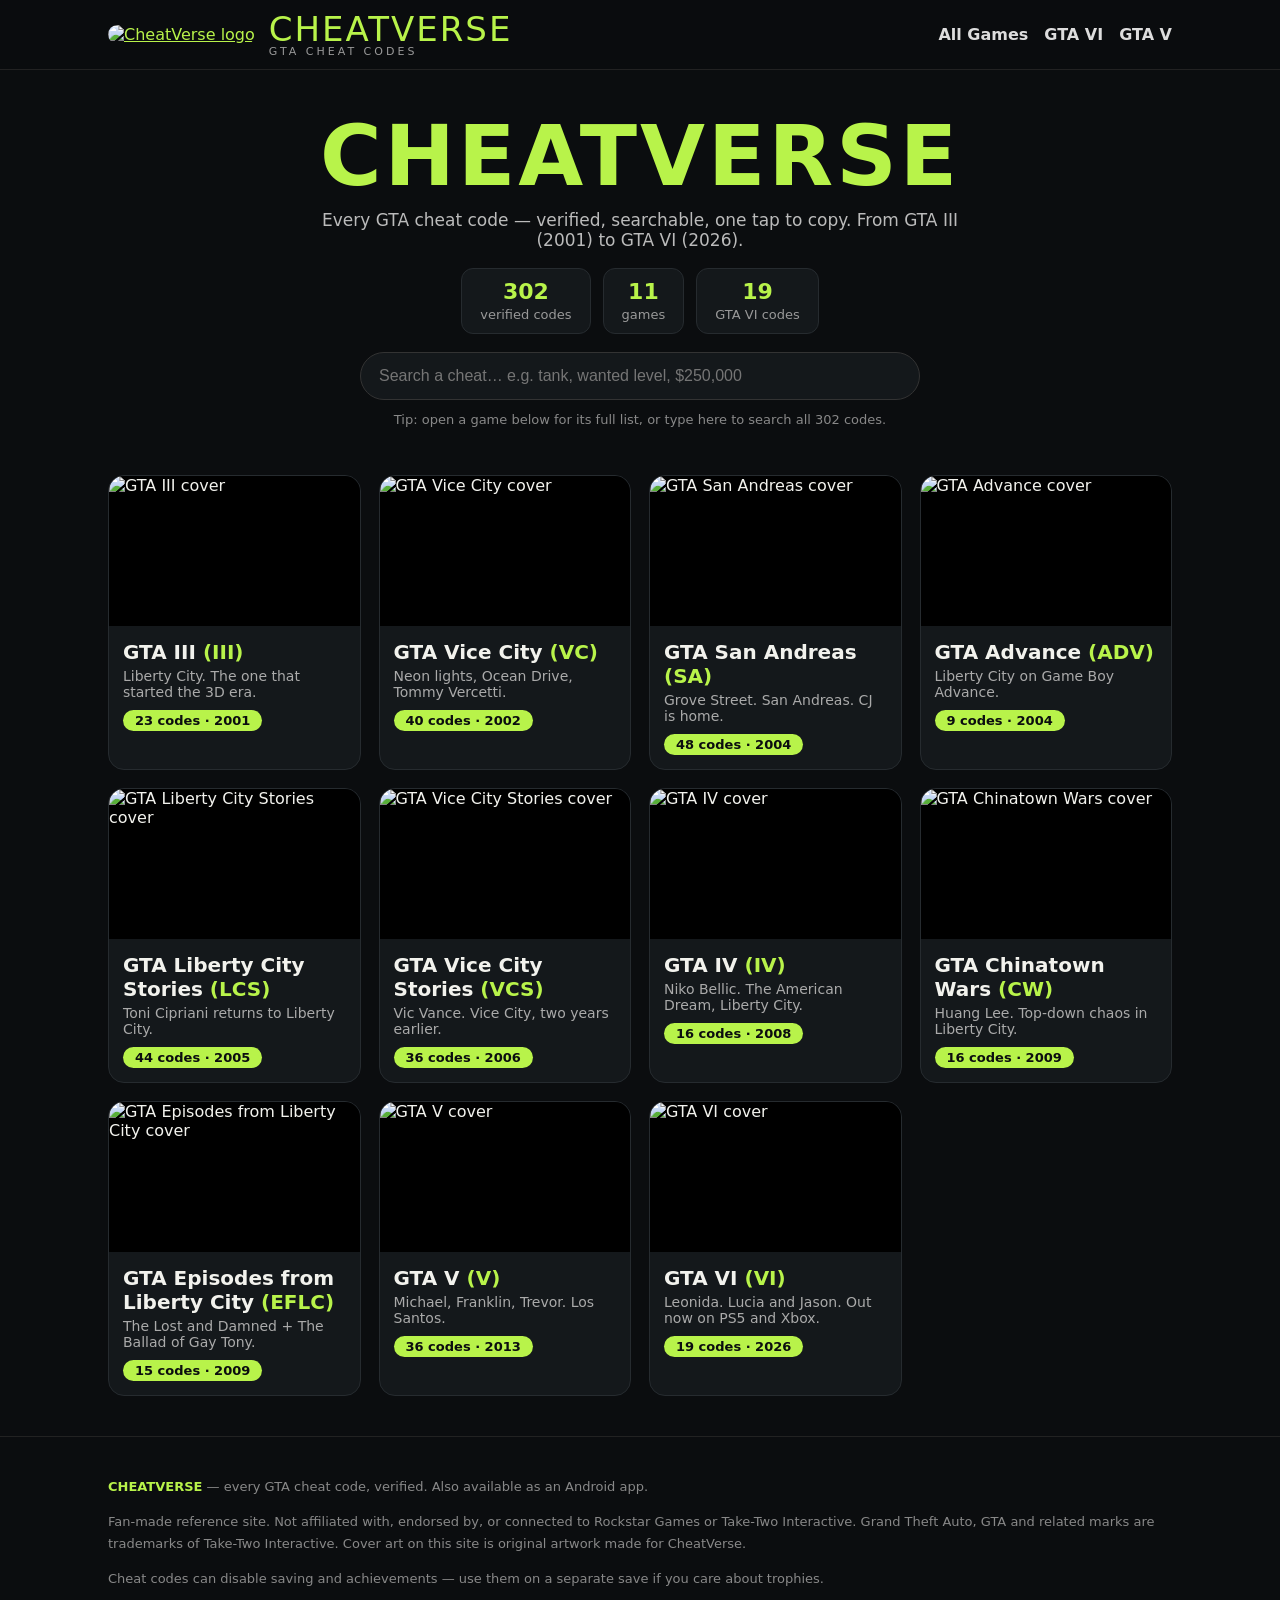
==== index.html @ 79fbb873 "Add files via upload" ====
<!DOCTYPE html>
<html lang="en"><head><meta charset="utf-8">
<meta name="viewport" content="width=device-width, initial-scale=1">
<title>CheatVerse — Every GTA Cheat Code, Verified</title><meta name="description" content="All 302 verified GTA cheat codes for GTA III, Vice City, San Andreas, GTA IV, GTA V and GTA VI — PC keyboard, PlayStation, Xbox, D-pad and phone cheats with one-tap copy.">
<link rel="canonical" href="https://khizar-al-dev.github.io/cheatverse/">
<meta property="og:title" content="CheatVerse — Every GTA Cheat Code, Verified"><meta property="og:description" content="All 302 verified GTA cheat codes for GTA III, Vice City, San Andreas, GTA IV, GTA V and GTA VI — PC keyboard, PlayStation, Xbox, D-pad and phone cheats with one-tap copy.">
<meta property="og:type" content="website"><meta property="og:image" content="https://khizar-al-dev.github.io/cheatverse/assets/images/covers/gta-6.webp">
<link rel="stylesheet" href="/style.css"></head>
<body><header class="site"><div class="wrap">
<a href="/"><img class="logo" src="/assets/images/logo.png" alt="CheatVerse logo"></a>
<a class="brand" href="/">CHEATVERSE<small>GTA CHEAT CODES</small></a>
<nav><a href="/">All Games</a><a href="/games/gta-6.html">GTA VI</a><a href="/games/gta-5.html">GTA V</a></nav>
</div></header><main class="wrap"><section class="hero">
<h1>CHEATVERSE</h1><p>Every GTA cheat code — verified, searchable, one tap to copy. From GTA III (2001) to GTA VI (2026).</p>
<div class="stats"><div class="stat"><b>302</b><span>verified codes</span></div>
<div class="stat"><b>11</b><span>games</span></div>
<div class="stat"><b>19</b><span>GTA VI codes</span></div></div>
<input id="q" class="search" type="search" placeholder="Search a cheat… e.g. tank, wanted level, $250,000" aria-label="Search cheats">
<p style="color:#888;font-size:13px">Tip: open a game below for its full list, or type here to search all 302 codes.</p>
</section><section class="grid"><a class="game-card" href="/games/gta-3.html">
<img src="/assets/images/covers/gta-3.webp" alt="GTA III cover" loading="lazy">
<div class="body"><h2>GTA III <span>(III)</span></h2><p>Liberty City. The one that started the 3D era.</p>
<span class="count">23 codes · 2001</span></div></a><a class="game-card" href="/games/vice-city.html">
<img src="/assets/images/covers/vice-city.webp" alt="GTA Vice City cover" loading="lazy">
<div class="body"><h2>GTA Vice City <span>(VC)</span></h2><p>Neon lights, Ocean Drive, Tommy Vercetti.</p>
<span class="count">40 codes · 2002</span></div></a><a class="game-card" href="/games/san-andreas.html">
<img src="/assets/images/covers/san-andreas.webp" alt="GTA San Andreas cover" loading="lazy">
<div class="body"><h2>GTA San Andreas <span>(SA)</span></h2><p>Grove Street. San Andreas. CJ is home.</p>
<span class="count">48 codes · 2004</span></div></a><a class="game-card" href="/games/advance.html">
<img src="/assets/images/covers/advance.webp" alt="GTA Advance cover" loading="lazy">
<div class="body"><h2>GTA Advance <span>(ADV)</span></h2><p>Liberty City on Game Boy Advance.</p>
<span class="count">9 codes · 2004</span></div></a><a class="game-card" href="/games/lcs.html">
<img src="/assets/images/covers/lcs.webp" alt="GTA Liberty City Stories cover" loading="lazy">
<div class="body"><h2>GTA Liberty City Stories <span>(LCS)</span></h2><p>Toni Cipriani returns to Liberty City.</p>
<span class="count">44 codes · 2005</span></div></a><a class="game-card" href="/games/vcs.html">
<img src="/assets/images/covers/vcs.webp" alt="GTA Vice City Stories cover" loading="lazy">
<div class="body"><h2>GTA Vice City Stories <span>(VCS)</span></h2><p>Vic Vance. Vice City, two years earlier.</p>
<span class="count">36 codes · 2006</span></div></a><a class="game-card" href="/games/gta-4.html">
<img src="/assets/images/covers/gta-4.webp" alt="GTA IV cover" loading="lazy">
<div class="body"><h2>GTA IV <span>(IV)</span></h2><p>Niko Bellic. The American Dream, Liberty City.</p>
<span class="count">16 codes · 2008</span></div></a><a class="game-card" href="/games/chinatown-wars.html">
<img src="/assets/images/covers/chinatown-wars.webp" alt="GTA Chinatown Wars cover" loading="lazy">
<div class="body"><h2>GTA Chinatown Wars <span>(CW)</span></h2><p>Huang Lee. Top-down chaos in Liberty City.</p>
<span class="count">16 codes · 2009</span></div></a><a class="game-card" href="/games/eflc.html">
<img src="/assets/images/covers/eflc.webp" alt="GTA Episodes from Liberty City cover" loading="lazy">
<div class="body"><h2>GTA Episodes from Liberty City <span>(EFLC)</span></h2><p>The Lost and Damned + The Ballad of Gay Tony.</p>
<span class="count">15 codes · 2009</span></div></a><a class="game-card" href="/games/gta-5.html">
<img src="/assets/images/covers/gta-5.png" alt="GTA V cover" loading="lazy">
<div class="body"><h2>GTA V <span>(V)</span></h2><p>Michael, Franklin, Trevor. Los Santos.</p>
<span class="count">36 codes · 2013</span></div></a><a class="game-card" href="/games/gta-6.html">
<img src="/assets/images/covers/gta-6.webp" alt="GTA VI cover" loading="lazy">
<div class="body"><h2>GTA VI <span>(VI)</span></h2><p>Leonida. Lucia and Jason. Out now on PS5 and Xbox.</p>
<span class="count">19 codes · 2026</span></div></a></section></main><footer><div class="wrap">
<p><b style="color:#B8F34A">CHEATVERSE</b> — every GTA cheat code, verified. Also available as an Android app.</p>
<p>Fan-made reference site. Not affiliated with, endorsed by, or connected to Rockstar Games or Take-Two Interactive. Grand Theft Auto, GTA and related marks are trademarks of Take-Two Interactive. Cover art on this site is original artwork made for CheatVerse.</p>
<p>Cheat codes can disable saving and achievements — use them on a separate save if you care about trophies.</p>
</div></footer><script src="/app.js"></script></body></html>
---- style.css ----
@font-face{font-family:'Pricedown';src:url('/assets/fonts/PricedownBl.otf') format('opentype');font-display:swap}
*{box-sizing:border-box}body{margin:0;background:#0B0D0F;color:#F2F2ED;font-family:system-ui,-apple-system,'Segoe UI',Roboto,Arial,sans-serif}
a{color:#B8F34A}.wrap{max-width:1100px;margin:0 auto;padding:0 18px}
header.site{position:sticky;top:0;z-index:10;background:rgba(11,13,15,.95);border-bottom:1px solid #222}
header.site .wrap{display:flex;align-items:center;gap:14px;padding:12px 18px}
.logo{height:44px;width:44px;border-radius:10px;object-fit:cover}
.brand{font-family:'Pricedown',system-ui,sans-serif;font-size:34px;letter-spacing:2px;color:#B8F34A;text-decoration:none;line-height:1}
.brand small{display:block;font-family:system-ui,sans-serif;font-size:11px;letter-spacing:3px;color:#999}
nav{margin-left:auto;display:flex;gap:16px}nav a{color:#ddd;text-decoration:none;font-weight:600}
nav a:hover{color:#B8F34A}
.hero{padding:44px 0 10px;text-align:center}
.hero h1{font-family:'Pricedown',system-ui,sans-serif;font-size:clamp(44px,8vw,84px);margin:0;color:#B8F34A;letter-spacing:3px;line-height:1}
.hero p{color:#bbb;max-width:640px;margin:12px auto;font-size:17px}
.stats{display:flex;gap:12px;justify-content:center;flex-wrap:wrap;margin:18px 0}
.stat{background:#14181B;border:1px solid #262B2F;border-radius:12px;padding:10px 18px}
.stat b{color:#B8F34A;font-size:22px;display:block}.stat span{color:#999;font-size:13px}
.search{width:100%;max-width:560px;margin:14px auto 4px;display:block;padding:14px 18px;border-radius:999px;border:1px solid #333;background:#14181B;color:#fff;font-size:16px}
.search:focus{outline:2px solid #B8F34A}
.grid{display:grid;grid-template-columns:repeat(auto-fill,minmax(240px,1fr));gap:18px;padding:26px 0 40px}
.game-card{background:#14181B;border:1px solid #262B2F;border-radius:16px;overflow:hidden;text-decoration:none;color:inherit;display:block}
.game-card:hover{border-color:#B8F34A}
.game-card img{width:100%;height:150px;object-fit:cover;display:block;background:#000}
.game-card .body{padding:14px}
.game-card h2{margin:0 0 4px;font-size:20px}.game-card h2 span{color:#B8F34A}
.game-card p{margin:0;color:#aaa;font-size:14px}
.count{display:inline-block;margin-top:10px;background:#B8F34A;color:#0B0D0F;font-weight:700;border-radius:999px;padding:3px 12px;font-size:13px}
.notice{background:#2A2103;border:1px solid #8a6d1a;color:#ffe9a8;border-radius:12px;padding:14px 16px;margin:18px 0}
.cats{display:flex;gap:8px;flex-wrap:wrap;margin:16px 0}
.cats button{background:#14181B;color:#ddd;border:1px solid #333;border-radius:999px;padding:8px 14px;cursor:pointer;font-size:14px}
.cats button.active{background:#B8F34A;color:#0B0D0F;border-color:#B8F34A;font-weight:700}
.cards{display:grid;grid-template-columns:repeat(auto-fill,minmax(300px,1fr));gap:16px;padding-bottom:40px}
.card{background:#14181B;border:1px solid #262B2F;border-radius:14px;padding:16px}
.card-head{display:flex;justify-content:space-between;gap:10px;align-items:flex-start}
.card h3{margin:0;font-size:18px}.chip{background:#222;color:#B8F34A;font-size:12px;border-radius:999px;padding:3px 10px;white-space:nowrap}
.desc{color:#bbb;font-size:14px;margin:8px 0}
.unlock{color:#ffe9a8;font-size:13px;background:#2A2103;border-radius:8px;padding:8px 10px}
.code-row{display:flex;align-items:center;gap:8px;background:#0B0D0F;border:1px solid #262B2F;border-radius:8px;padding:8px 10px;margin-top:8px}
.code-label{font-size:12px;color:#999;min-width:86px}
.code-row code{flex:1;font-size:13px;word-break:break-word;color:#fff}
.copy{background:#B8F34A;color:#0B0D0F;border:0;border-radius:8px;padding:6px 12px;font-weight:700;cursor:pointer}
.copy.done{background:#fff}
.meta{color:#888;font-size:12px;margin:12px 0 0}.meta a{color:#888}
footer{border-top:1px solid #222;padding:26px 0 40px;color:#888;font-size:13px;line-height:1.7}
.empty{display:none;text-align:center;color:#999;padding:30px}
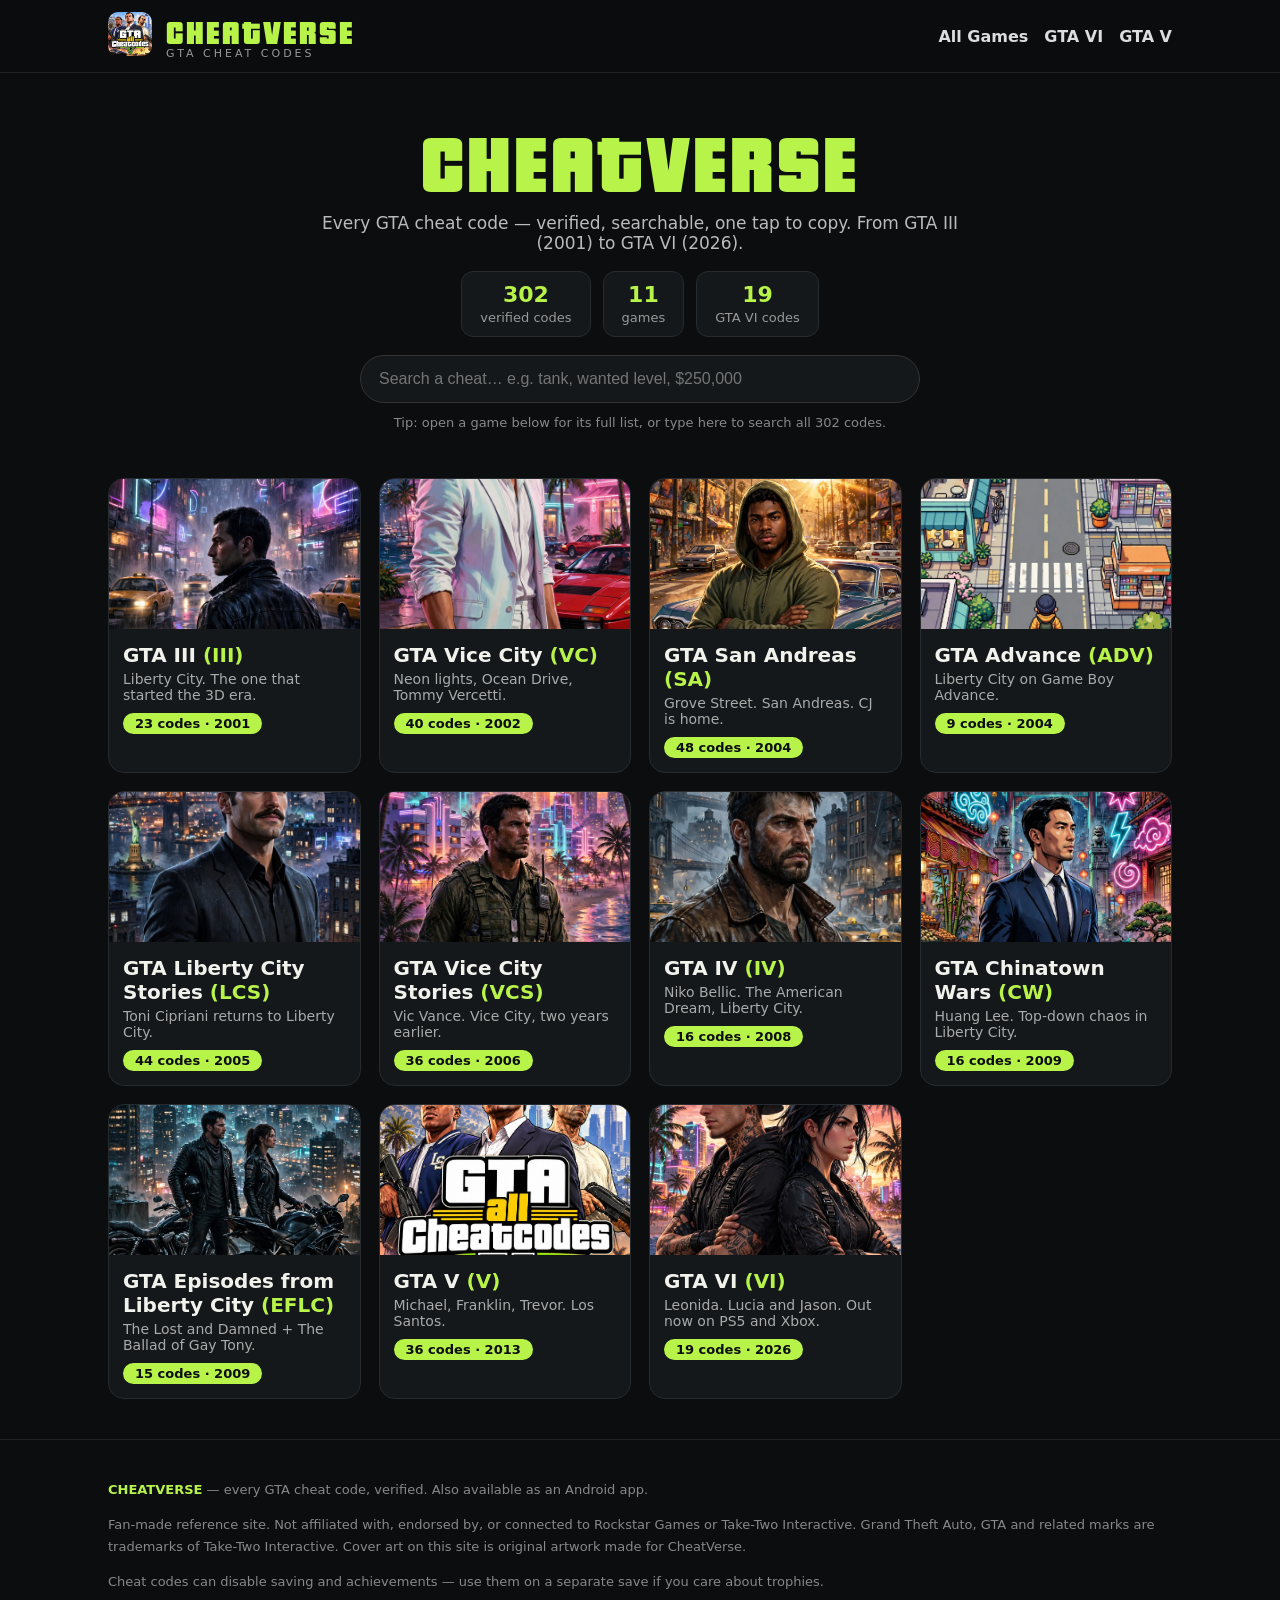
==== commit 52761ce7: "Add files via upload" ====
--- a/index.html
+++ b/index.html
@@ -5,11 +5,11 @@
 <link rel="canonical" href="https://khizar-al-dev.github.io/cheatverse/">
 <meta property="og:title" content="CheatVerse — Every GTA Cheat Code, Verified"><meta property="og:description" content="All 302 verified GTA cheat codes for GTA III, Vice City, San Andreas, GTA IV, GTA V and GTA VI — PC keyboard, PlayStation, Xbox, D-pad and phone cheats with one-tap copy.">
 <meta property="og:type" content="website"><meta property="og:image" content="https://khizar-al-dev.github.io/cheatverse/assets/images/covers/gta-6.webp">
-<link rel="stylesheet" href="/style.css"></head>
+<link rel="stylesheet" href="style.css"></head>
 <body><header class="site"><div class="wrap">
-<a href="/"><img class="logo" src="/assets/images/logo.png" alt="CheatVerse logo"></a>
-<a class="brand" href="/">CHEATVERSE<small>GTA CHEAT CODES</small></a>
-<nav><a href="/">All Games</a><a href="/games/gta-6.html">GTA VI</a><a href="/games/gta-5.html">GTA V</a></nav>
+<a href="index.html"><img class="logo" src="assets/images/logo.png" alt="CheatVerse logo"></a>
+<a class="brand" href="index.html">CHEATVERSE<small>GTA CHEAT CODES</small></a>
+<nav><a href="index.html">All Games</a><a href="games/gta-6.html">GTA VI</a><a href="games/gta-5.html">GTA V</a></nav>
 </div></header><main class="wrap"><section class="hero">
 <h1>CHEATVERSE</h1><p>Every GTA cheat code — verified, searchable, one tap to copy. From GTA III (2001) to GTA VI (2026).</p>
 <div class="stats"><div class="stat"><b>302</b><span>verified codes</span></div>
@@ -17,41 +17,41 @@
 <div class="stat"><b>19</b><span>GTA VI codes</span></div></div>
 <input id="q" class="search" type="search" placeholder="Search a cheat… e.g. tank, wanted level, $250,000" aria-label="Search cheats">
 <p style="color:#888;font-size:13px">Tip: open a game below for its full list, or type here to search all 302 codes.</p>
-</section><section class="grid"><a class="game-card" href="/games/gta-3.html">
-<img src="/assets/images/covers/gta-3.webp" alt="GTA III cover" loading="lazy">
+</section><section class="grid"><a class="game-card" href="games/gta-3.html">
+<img src="assets/images/covers/gta-3.webp" alt="GTA III cover" loading="lazy">
 <div class="body"><h2>GTA III <span>(III)</span></h2><p>Liberty City. The one that started the 3D era.</p>
-<span class="count">23 codes · 2001</span></div></a><a class="game-card" href="/games/vice-city.html">
-<img src="/assets/images/covers/vice-city.webp" alt="GTA Vice City cover" loading="lazy">
+<span class="count">23 codes · 2001</span></div></a><a class="game-card" href="games/vice-city.html">
+<img src="assets/images/covers/vice-city.webp" alt="GTA Vice City cover" loading="lazy">
 <div class="body"><h2>GTA Vice City <span>(VC)</span></h2><p>Neon lights, Ocean Drive, Tommy Vercetti.</p>
-<span class="count">40 codes · 2002</span></div></a><a class="game-card" href="/games/san-andreas.html">
-<img src="/assets/images/covers/san-andreas.webp" alt="GTA San Andreas cover" loading="lazy">
+<span class="count">40 codes · 2002</span></div></a><a class="game-card" href="games/san-andreas.html">
+<img src="assets/images/covers/san-andreas.webp" alt="GTA San Andreas cover" loading="lazy">
 <div class="body"><h2>GTA San Andreas <span>(SA)</span></h2><p>Grove Street. San Andreas. CJ is home.</p>
-<span class="count">48 codes · 2004</span></div></a><a class="game-card" href="/games/advance.html">
-<img src="/assets/images/covers/advance.webp" alt="GTA Advance cover" loading="lazy">
+<span class="count">48 codes · 2004</span></div></a><a class="game-card" href="games/advance.html">
+<img src="assets/images/covers/advance.webp" alt="GTA Advance cover" loading="lazy">
 <div class="body"><h2>GTA Advance <span>(ADV)</span></h2><p>Liberty City on Game Boy Advance.</p>
-<span class="count">9 codes · 2004</span></div></a><a class="game-card" href="/games/lcs.html">
-<img src="/assets/images/covers/lcs.webp" alt="GTA Liberty City Stories cover" loading="lazy">
+<span class="count">9 codes · 2004</span></div></a><a class="game-card" href="games/lcs.html">
+<img src="assets/images/covers/lcs.webp" alt="GTA Liberty City Stories cover" loading="lazy">
 <div class="body"><h2>GTA Liberty City Stories <span>(LCS)</span></h2><p>Toni Cipriani returns to Liberty City.</p>
-<span class="count">44 codes · 2005</span></div></a><a class="game-card" href="/games/vcs.html">
-<img src="/assets/images/covers/vcs.webp" alt="GTA Vice City Stories cover" loading="lazy">
+<span class="count">44 codes · 2005</span></div></a><a class="game-card" href="games/vcs.html">
+<img src="assets/images/covers/vcs.webp" alt="GTA Vice City Stories cover" loading="lazy">
 <div class="body"><h2>GTA Vice City Stories <span>(VCS)</span></h2><p>Vic Vance. Vice City, two years earlier.</p>
-<span class="count">36 codes · 2006</span></div></a><a class="game-card" href="/games/gta-4.html">
-<img src="/assets/images/covers/gta-4.webp" alt="GTA IV cover" loading="lazy">
+<span class="count">36 codes · 2006</span></div></a><a class="game-card" href="games/gta-4.html">
+<img src="assets/images/covers/gta-4.webp" alt="GTA IV cover" loading="lazy">
 <div class="body"><h2>GTA IV <span>(IV)</span></h2><p>Niko Bellic. The American Dream, Liberty City.</p>
-<span class="count">16 codes · 2008</span></div></a><a class="game-card" href="/games/chinatown-wars.html">
-<img src="/assets/images/covers/chinatown-wars.webp" alt="GTA Chinatown Wars cover" loading="lazy">
+<span class="count">16 codes · 2008</span></div></a><a class="game-card" href="games/chinatown-wars.html">
+<img src="assets/images/covers/chinatown-wars.webp" alt="GTA Chinatown Wars cover" loading="lazy">
 <div class="body"><h2>GTA Chinatown Wars <span>(CW)</span></h2><p>Huang Lee. Top-down chaos in Liberty City.</p>
-<span class="count">16 codes · 2009</span></div></a><a class="game-card" href="/games/eflc.html">
-<img src="/assets/images/covers/eflc.webp" alt="GTA Episodes from Liberty City cover" loading="lazy">
+<span class="count">16 codes · 2009</span></div></a><a class="game-card" href="games/eflc.html">
+<img src="assets/images/covers/eflc.webp" alt="GTA Episodes from Liberty City cover" loading="lazy">
 <div class="body"><h2>GTA Episodes from Liberty City <span>(EFLC)</span></h2><p>The Lost and Damned + The Ballad of Gay Tony.</p>
-<span class="count">15 codes · 2009</span></div></a><a class="game-card" href="/games/gta-5.html">
-<img src="/assets/images/covers/gta-5.png" alt="GTA V cover" loading="lazy">
+<span class="count">15 codes · 2009</span></div></a><a class="game-card" href="games/gta-5.html">
+<img src="assets/images/covers/gta-5.png" alt="GTA V cover" loading="lazy">
 <div class="body"><h2>GTA V <span>(V)</span></h2><p>Michael, Franklin, Trevor. Los Santos.</p>
-<span class="count">36 codes · 2013</span></div></a><a class="game-card" href="/games/gta-6.html">
-<img src="/assets/images/covers/gta-6.webp" alt="GTA VI cover" loading="lazy">
+<span class="count">36 codes · 2013</span></div></a><a class="game-card" href="games/gta-6.html">
+<img src="assets/images/covers/gta-6.webp" alt="GTA VI cover" loading="lazy">
 <div class="body"><h2>GTA VI <span>(VI)</span></h2><p>Leonida. Lucia and Jason. Out now on PS5 and Xbox.</p>
 <span class="count">19 codes · 2026</span></div></a></section></main><footer><div class="wrap">
 <p><b style="color:#B8F34A">CHEATVERSE</b> — every GTA cheat code, verified. Also available as an Android app.</p>
 <p>Fan-made reference site. Not affiliated with, endorsed by, or connected to Rockstar Games or Take-Two Interactive. Grand Theft Auto, GTA and related marks are trademarks of Take-Two Interactive. Cover art on this site is original artwork made for CheatVerse.</p>
 <p>Cheat codes can disable saving and achievements — use them on a separate save if you care about trophies.</p>
-</div></footer><script src="/app.js"></script></body></html>+</div></footer><script src="app.js"></script></body></html>
--- a/style.css
+++ b/style.css
@@ -1,4 +1,4 @@
-@font-face{font-family:'Pricedown';src:url('/assets/fonts/PricedownBl.otf') format('opentype');font-display:swap}
+@font-face{font-family:'Pricedown';src:url('assets/fonts/PricedownBl.otf') format('opentype');font-display:swap}
 *{box-sizing:border-box}body{margin:0;background:#0B0D0F;color:#F2F2ED;font-family:system-ui,-apple-system,'Segoe UI',Roboto,Arial,sans-serif}
 a{color:#B8F34A}.wrap{max-width:1100px;margin:0 auto;padding:0 18px}
 header.site{position:sticky;top:0;z-index:10;background:rgba(11,13,15,.95);border-bottom:1px solid #222}
